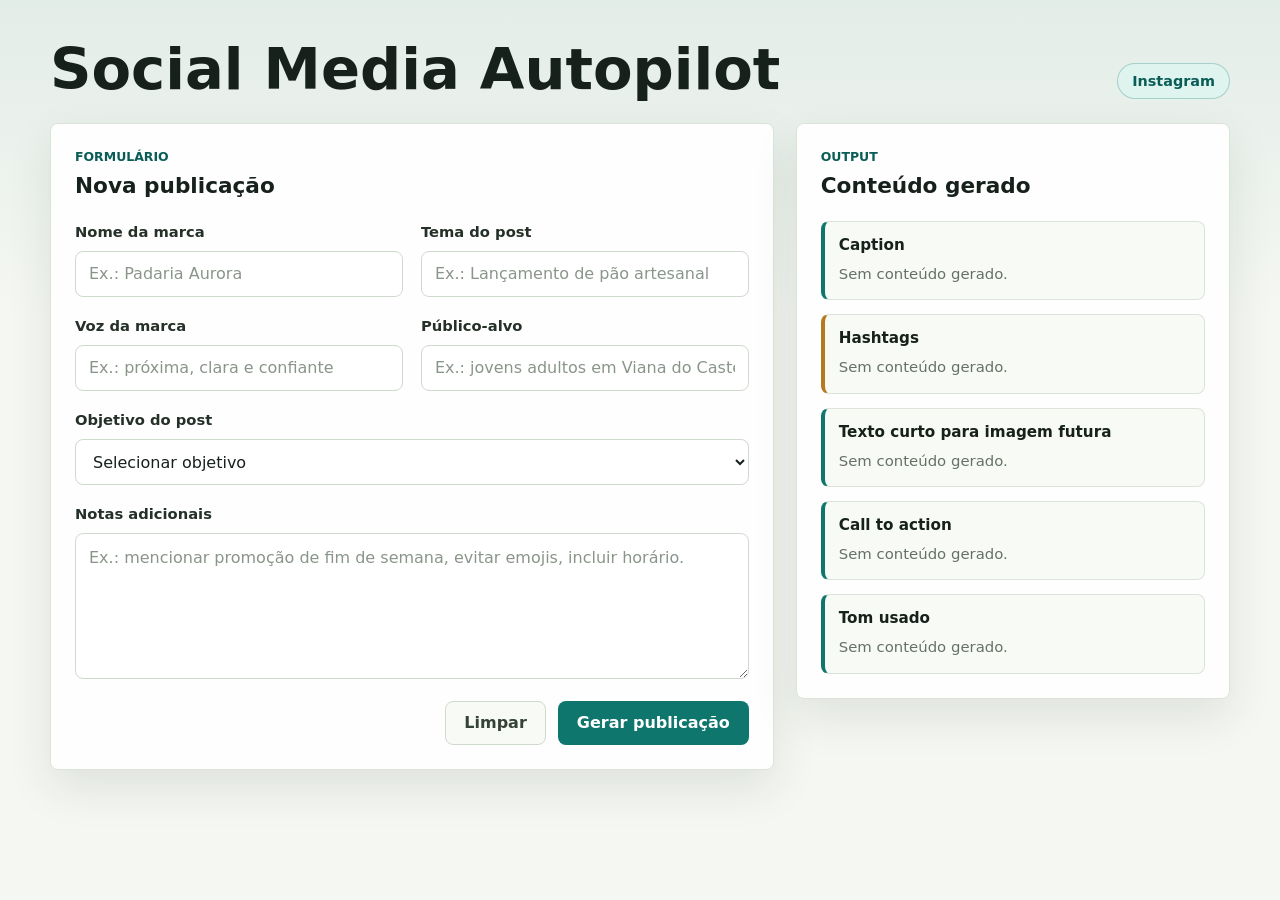
==== index.html @ 9a0c1555 "Primeira versao do formulario" ====
<!doctype html>
<html lang="pt-PT">
  <head>
    <meta charset="UTF-8" />
    <meta name="viewport" content="width=device-width, initial-scale=1.0" />
    <title>Social Media Autopilot</title>
    <link rel="stylesheet" href="styles.css" />
  </head>
  <body>
    <main class="app-shell">
      <header class="app-header">
        <div>
          <h1>Social Media Autopilot</h1>
        </div>
        <span class="status-badge">Instagram</span>
      </header>

      <div class="workspace">
        <section class="panel form-panel" aria-labelledby="form-title">
          <div class="section-heading">
            <p class="eyebrow">Formulário</p>
            <h2 id="form-title">Nova publicação</h2>
          </div>

          <form class="campaign-form" action="#" method="post">
            <div class="field">
              <label for="brand_name">Nome da marca</label>
              <input
                id="brand_name"
                name="brand_name"
                type="text"
                placeholder="Ex.: Padaria Aurora"
                autocomplete="organization"
                required
              />
            </div>

            <div class="field">
              <label for="topic">Tema do post</label>
              <input
                id="topic"
                name="topic"
                type="text"
                placeholder="Ex.: Lançamento de pão artesanal"
                required
              />
            </div>

            <div class="field">
              <label for="brand_voice">Voz da marca</label>
              <input
                id="brand_voice"
                name="brand_voice"
                type="text"
                list="voice-options"
                placeholder="Ex.: próxima, clara e confiante"
                required
              />
              <datalist id="voice-options">
                <option value="Profissional e direta"></option>
                <option value="Próxima e descontraída"></option>
                <option value="Inspiradora e elegante"></option>
                <option value="Divertida e jovem"></option>
              </datalist>
            </div>

            <div class="field">
              <label for="target_audience">Público-alvo</label>
              <input
                id="target_audience"
                name="target_audience"
                type="text"
                placeholder="Ex.: jovens adultos em Viana do Castelo"
                required
              />
            </div>

            <div class="field field-full">
              <label for="objective">Objetivo do post</label>
              <select id="objective" name="objective" required>
                <option value="">Selecionar objetivo</option>
                <option value="Aumentar notoriedade da marca">
                  Aumentar notoriedade da marca
                </option>
                <option value="Gerar interação">Gerar interação</option>
                <option value="Promover produto ou serviço">
                  Promover produto ou serviço
                </option>
                <option value="Anunciar novidade">Anunciar novidade</option>
                <option value="Levar a uma compra ou reserva">
                  Levar a uma compra ou reserva
                </option>
              </select>
            </div>

            <div class="field field-full">
              <label for="extra_notes">Notas adicionais</label>
              <textarea
                id="extra_notes"
                name="extra_notes"
                rows="5"
                placeholder="Ex.: mencionar promoção de fim de semana, evitar emojis, incluir horário."
              ></textarea>
            </div>

            <div class="form-actions field-full">
              <button class="button button-secondary" type="reset">Limpar</button>
              <button class="button button-primary" type="submit">
                Gerar publicação
              </button>
            </div>
          </form>
        </section>

        <aside class="panel output-panel" aria-labelledby="output-title">
          <div class="section-heading">
            <p class="eyebrow">Output</p>
            <h2 id="output-title">Conteúdo gerado</h2>
          </div>

          <div class="result-list" aria-live="polite">
            <article class="result-block">
              <h3>Caption</h3>
              <p>Sem conteúdo gerado.</p>
            </article>

            <article class="result-block">
              <h3>Hashtags</h3>
              <p>Sem conteúdo gerado.</p>
            </article>

            <article class="result-block">
              <h3>Texto curto para imagem futura</h3>
              <p>Sem conteúdo gerado.</p>
            </article>

            <article class="result-block">
              <h3>Call to action</h3>
              <p>Sem conteúdo gerado.</p>
            </article>

            <article class="result-block">
              <h3>Tom usado</h3>
              <p>Sem conteúdo gerado.</p>
            </article>
          </div>
        </aside>
      </div>
    </main>
  </body>
</html>
---- styles.css ----
:root {
  --bg: #f5f7f2;
  --surface: #ffffff;
  --surface-soft: #f8faf6;
  --text: #17211c;
  --muted: #657167;
  --line: #dce4da;
  --accent: #0f766e;
  --accent-strong: #0a5d57;
  --accent-soft: #dff3ef;
  --warning: #b7791f;
  --shadow: 0 18px 45px rgba(30, 45, 38, 0.1);
}

* {
  box-sizing: border-box;
}

html {
  min-height: 100%;
}

body {
  min-height: 100%;
  margin: 0;
  background:
    linear-gradient(180deg, rgba(15, 118, 110, 0.08), transparent 320px),
    var(--bg);
  color: var(--text);
  font-family:
    Inter, ui-sans-serif, system-ui, -apple-system, BlinkMacSystemFont, "Segoe UI",
    sans-serif;
  line-height: 1.5;
}

button,
input,
select,
textarea {
  font: inherit;
}

.app-shell {
  width: min(1180px, calc(100% - 32px));
  margin: 0 auto;
  padding: 40px 0;
}

.app-header {
  display: flex;
  align-items: flex-end;
  justify-content: space-between;
  gap: 24px;
  margin-bottom: 24px;
}

.eyebrow {
  margin: 0 0 6px;
  color: var(--accent-strong);
  font-size: 0.78rem;
  font-weight: 800;
  letter-spacing: 0;
  text-transform: uppercase;
}

h1,
h2,
h3,
p {
  overflow-wrap: anywhere;
}

h1 {
  margin: 0;
  font-size: 3.6rem;
  line-height: 1.03;
}

h2 {
  margin: 0;
  font-size: 1.35rem;
  line-height: 1.2;
}

h3 {
  margin: 0 0 8px;
  font-size: 0.95rem;
  line-height: 1.25;
}

.status-badge {
  display: inline-flex;
  align-items: center;
  min-height: 36px;
  padding: 0 14px;
  border: 1px solid rgba(15, 118, 110, 0.28);
  border-radius: 999px;
  background: var(--accent-soft);
  color: var(--accent-strong);
  font-size: 0.9rem;
  font-weight: 700;
  white-space: nowrap;
}

.workspace {
  display: grid;
  grid-template-columns: minmax(0, 1.25fr) minmax(320px, 0.75fr);
  gap: 22px;
  align-items: start;
}

.panel {
  border: 1px solid var(--line);
  border-radius: 8px;
  background: rgba(255, 255, 255, 0.94);
  box-shadow: var(--shadow);
}

.form-panel,
.output-panel {
  padding: 24px;
}

.section-heading {
  margin-bottom: 22px;
}

.campaign-form {
  display: grid;
  grid-template-columns: repeat(2, minmax(0, 1fr));
  gap: 18px;
}

.field {
  display: grid;
  gap: 8px;
}

.field-full {
  grid-column: 1 / -1;
}

label {
  color: #253128;
  font-size: 0.92rem;
  font-weight: 750;
}

input,
select,
textarea {
  width: 100%;
  border: 1px solid #cfd9cd;
  border-radius: 8px;
  background: var(--surface);
  color: var(--text);
  outline: none;
  transition:
    border-color 150ms ease,
    box-shadow 150ms ease,
    background-color 150ms ease;
}

input,
select {
  min-height: 46px;
  padding: 0 13px;
}

textarea {
  min-height: 132px;
  resize: vertical;
  padding: 12px 13px;
}

input::placeholder,
textarea::placeholder {
  color: #8a958a;
}

input:focus,
select:focus,
textarea:focus {
  border-color: var(--accent);
  box-shadow: 0 0 0 4px rgba(15, 118, 110, 0.13);
}

.form-actions {
  display: flex;
  justify-content: flex-end;
  gap: 12px;
  padding-top: 4px;
}

.button {
  min-height: 44px;
  border: 1px solid transparent;
  border-radius: 8px;
  padding: 0 18px;
  cursor: pointer;
  font-weight: 800;
  transition:
    transform 150ms ease,
    border-color 150ms ease,
    background-color 150ms ease;
}

.button:hover {
  transform: translateY(-1px);
}

.button-primary {
  background: var(--accent);
  color: #ffffff;
}

.button-primary:hover {
  background: var(--accent-strong);
}

.button-secondary {
  border-color: #cfd9cd;
  background: var(--surface-soft);
  color: #344238;
}

.button-secondary:hover {
  border-color: var(--accent);
}

.output-panel {
  position: sticky;
  top: 18px;
}

.result-list {
  display: grid;
  gap: 14px;
}

.result-block {
  border: 1px solid var(--line);
  border-left: 4px solid var(--accent);
  border-radius: 8px;
  background: var(--surface-soft);
  padding: 14px;
}

.result-block:nth-child(2) {
  border-left-color: var(--warning);
}

.result-block p {
  margin: 0;
  color: var(--muted);
  font-size: 0.93rem;
}

@media (max-width: 860px) {
  .workspace {
    grid-template-columns: 1fr;
  }

  .output-panel {
    position: static;
  }
}

@media (max-width: 620px) {
  .app-shell {
    width: min(100% - 24px, 1180px);
    padding: 24px 0;
  }

  .app-header {
    align-items: flex-start;
    flex-direction: column;
    gap: 14px;
  }

  h1 {
    font-size: 2.35rem;
  }

  .form-panel,
  .output-panel {
    padding: 18px;
  }

  .campaign-form {
    grid-template-columns: 1fr;
  }

  .form-actions {
    flex-direction: column-reverse;
  }

  .button {
    width: 100%;
  }
}
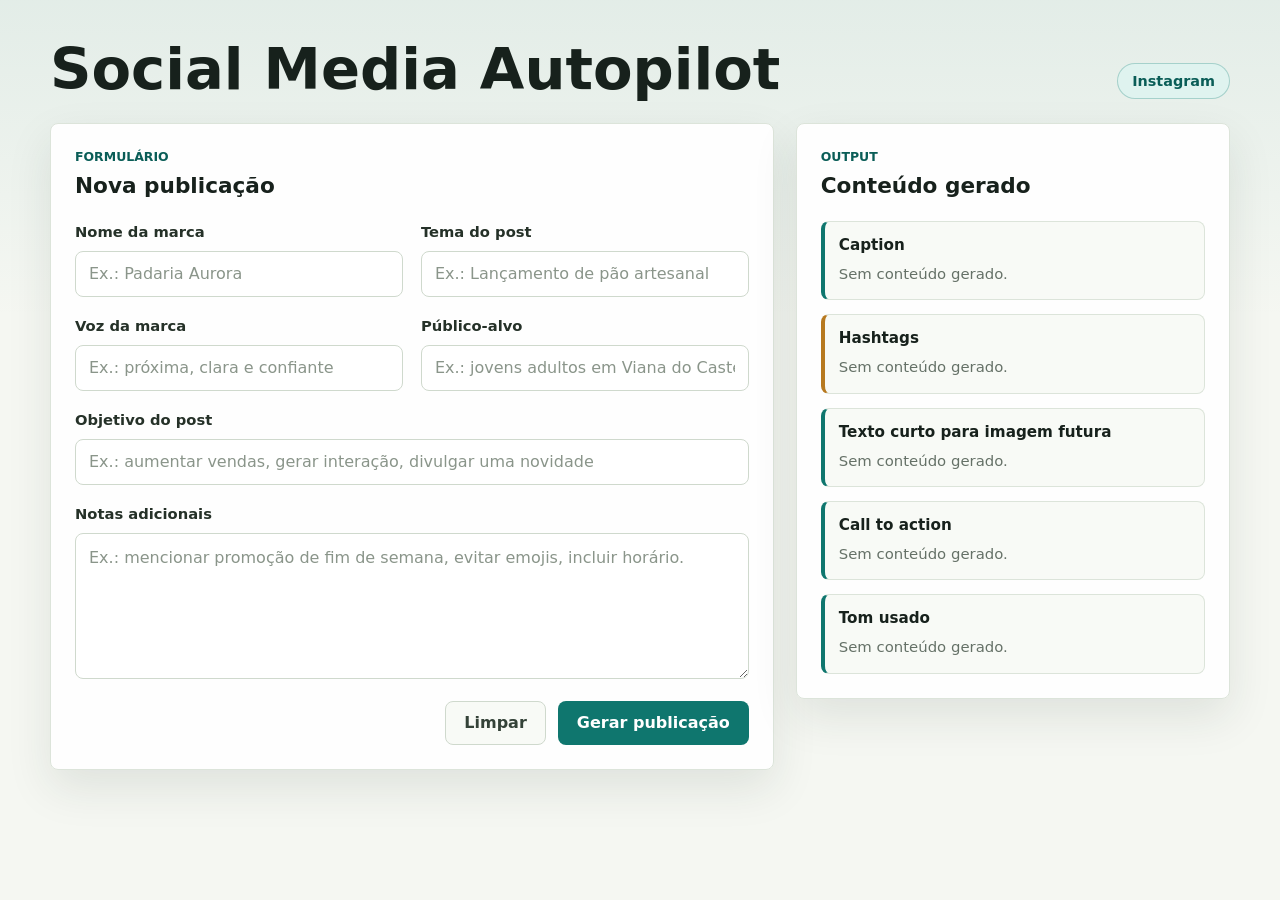
==== commit 3a048c35: "Update index.html" ====
--- a/index.html
+++ b/index.html
@@ -22,7 +22,7 @@
             <h2 id="form-title">Nova publicação</h2>
           </div>
 
-          <form class="campaign-form" action="#" method="post">
+          <form id="campaign-form" class="campaign-form" action="#" method="post">
             <div class="field">
               <label for="brand_name">Nome da marca</label>
               <input
@@ -52,16 +52,9 @@
                 id="brand_voice"
                 name="brand_voice"
                 type="text"
-                list="voice-options"
                 placeholder="Ex.: próxima, clara e confiante"
                 required
               />
-              <datalist id="voice-options">
-                <option value="Profissional e direta"></option>
-                <option value="Próxima e descontraída"></option>
-                <option value="Inspiradora e elegante"></option>
-                <option value="Divertida e jovem"></option>
-              </datalist>
             </div>
 
             <div class="field">
@@ -77,20 +70,13 @@
 
             <div class="field field-full">
               <label for="objective">Objetivo do post</label>
-              <select id="objective" name="objective" required>
-                <option value="">Selecionar objetivo</option>
-                <option value="Aumentar notoriedade da marca">
-                  Aumentar notoriedade da marca
-                </option>
-                <option value="Gerar interação">Gerar interação</option>
-                <option value="Promover produto ou serviço">
-                  Promover produto ou serviço
-                </option>
-                <option value="Anunciar novidade">Anunciar novidade</option>
-                <option value="Levar a uma compra ou reserva">
-                  Levar a uma compra ou reserva
-                </option>
-              </select>
+              <input
+                id="objective"
+                name="objective"
+                type="text"
+                placeholder="Ex.: aumentar vendas, gerar interação, divulgar uma novidade"
+                required
+              />
             </div>
 
             <div class="field field-full">
@@ -105,7 +91,11 @@
 
             <div class="form-actions field-full">
               <button class="button button-secondary" type="reset">Limpar</button>
-              <button class="button button-primary" type="submit">
+              <button
+                id="generate-button"
+                class="button button-primary"
+                type="submit"
+              >
                 Gerar publicação
               </button>
             </div>
@@ -121,31 +111,97 @@
           <div class="result-list" aria-live="polite">
             <article class="result-block">
               <h3>Caption</h3>
-              <p>Sem conteúdo gerado.</p>
+              <p id="caption-output">Sem conteúdo gerado.</p>
             </article>
 
             <article class="result-block">
               <h3>Hashtags</h3>
-              <p>Sem conteúdo gerado.</p>
+              <p id="hashtags-output">Sem conteúdo gerado.</p>
             </article>
 
             <article class="result-block">
               <h3>Texto curto para imagem futura</h3>
-              <p>Sem conteúdo gerado.</p>
+              <p id="image-text-output">Sem conteúdo gerado.</p>
             </article>
 
             <article class="result-block">
               <h3>Call to action</h3>
-              <p>Sem conteúdo gerado.</p>
+              <p id="cta-output">Sem conteúdo gerado.</p>
             </article>
 
             <article class="result-block">
               <h3>Tom usado</h3>
-              <p>Sem conteúdo gerado.</p>
+              <p id="tone-output">Sem conteúdo gerado.</p>
             </article>
           </div>
         </aside>
       </div>
     </main>
+
+    <script>
+      const apiUrl =
+        window.location.protocol === "file:"
+          ? "http://127.0.0.1:8000/api/generate-post"
+          : "/api/generate-post";
+
+      const form = document.querySelector("#campaign-form");
+      const button = document.querySelector("#generate-button");
+
+      const outputs = {
+        caption: document.querySelector("#caption-output"),
+        hashtags: document.querySelector("#hashtags-output"),
+        imageText: document.querySelector("#image-text-output"),
+        cta: document.querySelector("#cta-output"),
+        tone: document.querySelector("#tone-output"),
+      };
+
+      const emptyText = "Sem conteúdo gerado.";
+
+      function setOutput(content = {}) {
+        outputs.caption.textContent = content.caption || emptyText;
+        outputs.hashtags.textContent = content.hashtags?.join(" ") || emptyText;
+        outputs.imageText.textContent =
+          [content.image_title, content.image_body].filter(Boolean).join("\n") ||
+          emptyText;
+        outputs.cta.textContent = content.call_to_action || emptyText;
+        outputs.tone.textContent = content.tone_used || emptyText;
+      }
+
+      form.addEventListener("submit", async (event) => {
+        event.preventDefault();
+
+        const payload = Object.fromEntries(new FormData(form).entries());
+
+        button.disabled = true;
+        button.textContent = "A gerar...";
+
+        try {
+          const response = await fetch(apiUrl, {
+            method: "POST",
+            headers: {
+              "Content-Type": "application/json",
+            },
+            body: JSON.stringify(payload),
+          });
+
+          const data = await response.json();
+
+          if (!response.ok) {
+            throw new Error(data.detail || "Não foi possível gerar o conteúdo.");
+          }
+
+          setOutput(data);
+        } catch (error) {
+          alert(error.message);
+        } finally {
+          button.disabled = false;
+          button.textContent = "Gerar publicação";
+        }
+      });
+
+      form.addEventListener("reset", () => {
+        setTimeout(() => setOutput(), 0);
+      });
+    </script>
   </body>
-</html>
+</html>
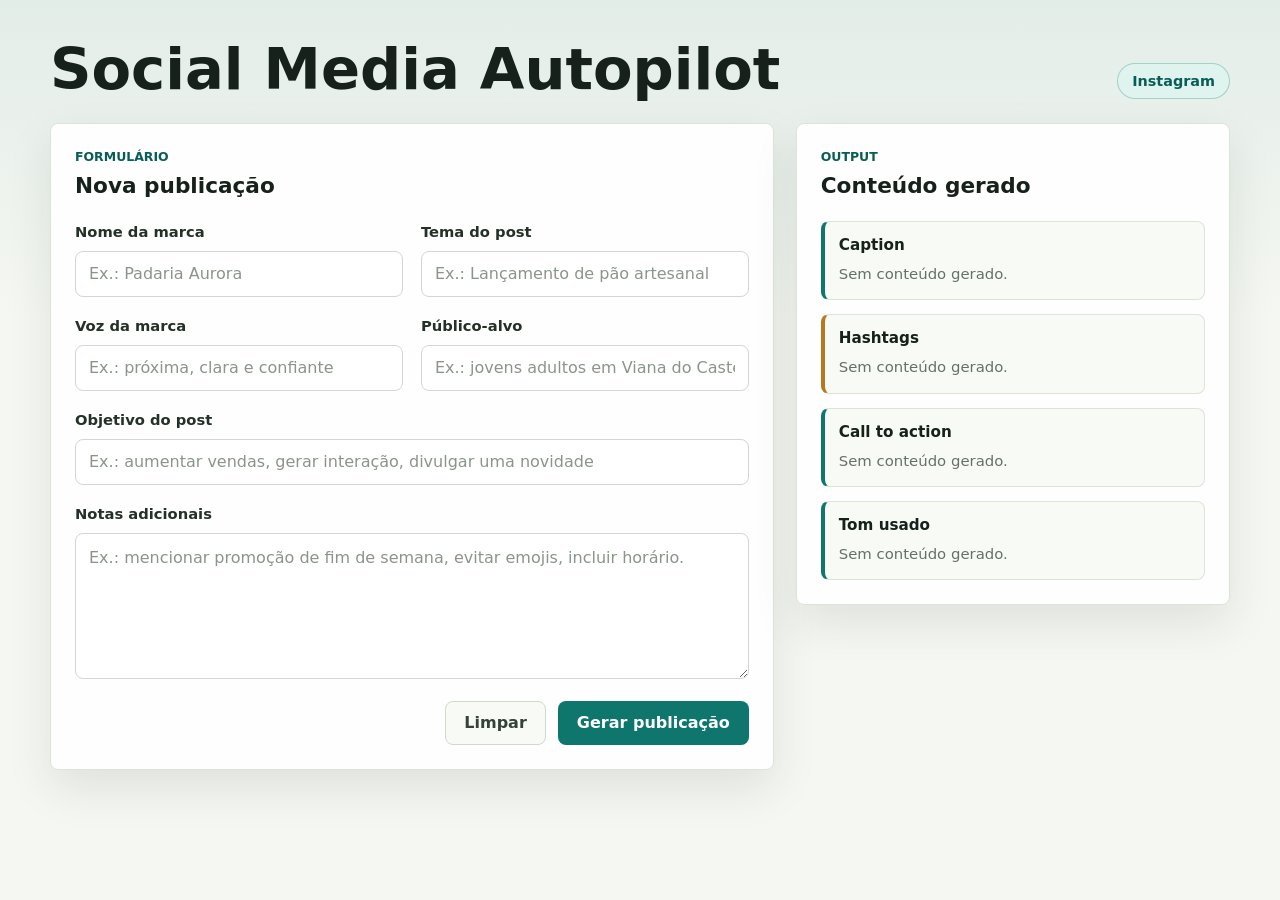
==== commit ce50e155: "Update index.html" ====
--- a/index.html
+++ b/index.html
@@ -120,11 +120,6 @@
             </article>
 
             <article class="result-block">
-              <h3>Texto curto para imagem futura</h3>
-              <p id="image-text-output">Sem conteúdo gerado.</p>
-            </article>
-
-            <article class="result-block">
               <h3>Call to action</h3>
               <p id="cta-output">Sem conteúdo gerado.</p>
             </article>
@@ -150,7 +145,6 @@
       const outputs = {
         caption: document.querySelector("#caption-output"),
         hashtags: document.querySelector("#hashtags-output"),
-        imageText: document.querySelector("#image-text-output"),
         cta: document.querySelector("#cta-output"),
         tone: document.querySelector("#tone-output"),
       };
@@ -160,9 +154,6 @@
       function setOutput(content = {}) {
         outputs.caption.textContent = content.caption || emptyText;
         outputs.hashtags.textContent = content.hashtags?.join(" ") || emptyText;
-        outputs.imageText.textContent =
-          [content.image_title, content.image_body].filter(Boolean).join("\n") ||
-          emptyText;
         outputs.cta.textContent = content.call_to_action || emptyText;
         outputs.tone.textContent = content.tone_used || emptyText;
       }
@@ -204,4 +195,4 @@
       });
     </script>
   </body>
-</html>+</html>
